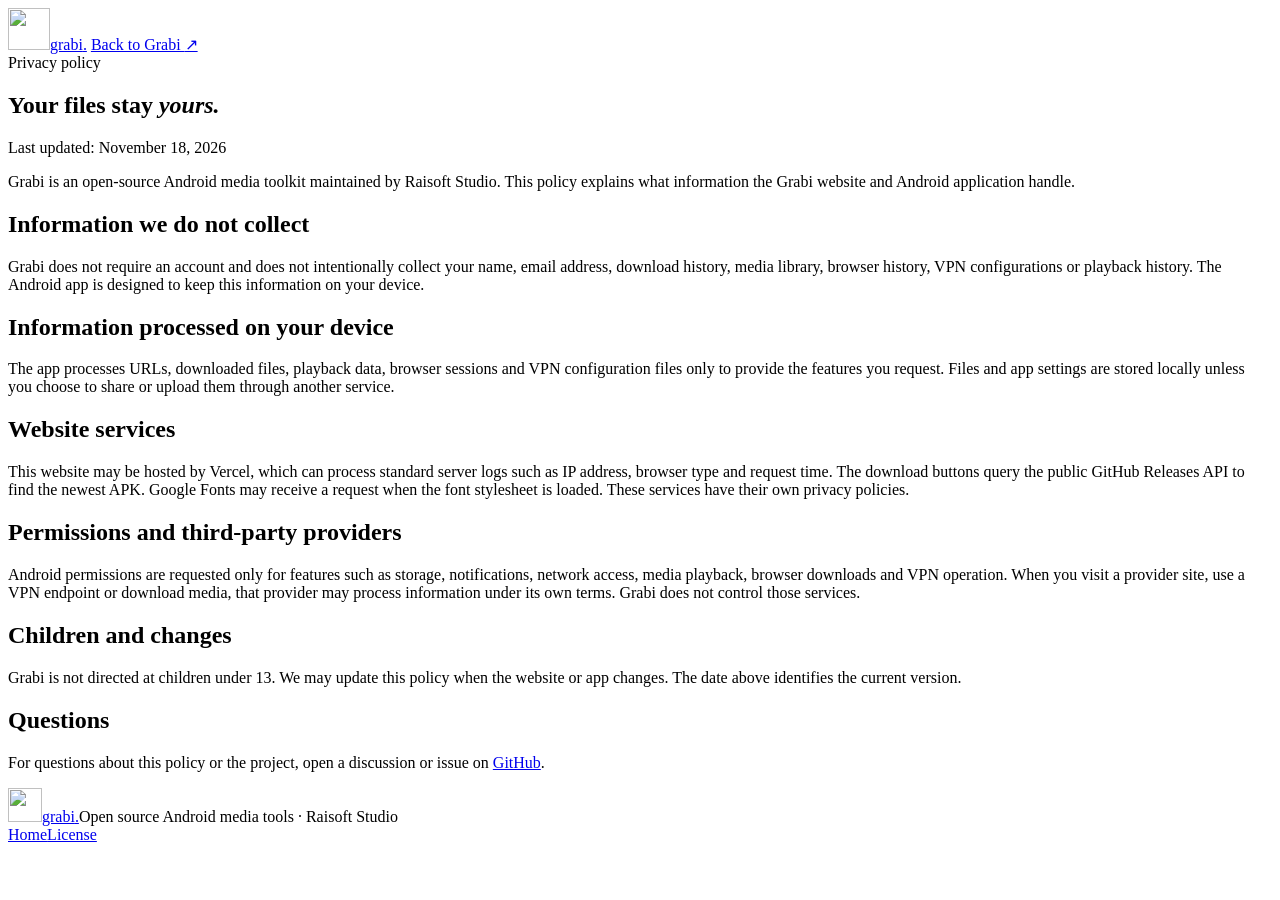
==== website/privacy.html @ 9a3f7523 "website: replace showcase with privacy section Co-authored-by: Copilot <223556219+Copilot@users.nore" ====
<!doctype html>
<html lang="en">
  <head>
    <meta charset="utf-8">
    <meta name="viewport" content="width=device-width, initial-scale=1">
    <meta name="theme-color" content="#f5f0e8">
    <meta name="description" content="Grabi privacy policy: how the website and Android app handle information.">
    <title>Privacy policy · Grabi</title>
    <link rel="icon" href="/assets/grabi_logo.png">
    <link rel="stylesheet" href="/styles.css">
  </head>
  <body class="privacy-page">
    <div class="grain" aria-hidden="true"></div>
    <header class="nav shell">
      <a class="brand" href="/" aria-label="Grabi home"><img src="/assets/grabi_logo.png" alt="" width="42" height="42"><span>grabi<span class="dot">.</span></span></a>
      <a class="button button-small button-quiet" href="/">Back to Grabi <span>↗</span></a>
    </header>
    <main class="shell">
      <article class="privacy-copy">
        <div class="eyebrow">Privacy policy</div>
        <h1>Your files stay <em>yours.</em></h1>
        <p class="privacy-meta">Last updated: November 18, 2026</p>
        <p>Grabi is an open-source Android media toolkit maintained by Raisoft Studio. This policy explains what information the Grabi website and Android application handle.</p>

        <h2>Information we do not collect</h2>
        <p>Grabi does not require an account and does not intentionally collect your name, email address, download history, media library, browser history, VPN configurations or playback history. The Android app is designed to keep this information on your device.</p>

        <h2>Information processed on your device</h2>
        <p>The app processes URLs, downloaded files, playback data, browser sessions and VPN configuration files only to provide the features you request. Files and app settings are stored locally unless you choose to share or upload them through another service.</p>

        <h2>Website services</h2>
        <p>This website may be hosted by Vercel, which can process standard server logs such as IP address, browser type and request time. The download buttons query the public GitHub Releases API to find the newest APK. Google Fonts may receive a request when the font stylesheet is loaded. These services have their own privacy policies.</p>

        <h2>Permissions and third-party providers</h2>
        <p>Android permissions are requested only for features such as storage, notifications, network access, media playback, browser downloads and VPN operation. When you visit a provider site, use a VPN endpoint or download media, that provider may process information under its own terms. Grabi does not control those services.</p>

        <h2>Children and changes</h2>
        <p>Grabi is not directed at children under 13. We may update this policy when the website or app changes. The date above identifies the current version.</p>

        <h2>Questions</h2>
        <p>For questions about this policy or the project, open a discussion or issue on <a href="https://github.com/raicore-official/grabi" target="_blank" rel="noreferrer">GitHub</a>.</p>
      </article>
    </main>
    <footer class="footer shell"><a class="brand" href="/"><img src="/assets/grabi_logo.png" alt="" width="34" height="34"><span>grabi<span class="dot">.</span></span></a><span>Open source Android media tools · Raisoft Studio</span><div><a href="/">Home</a><a href="https://github.com/raicore-official/grabi/blob/main/LICENSE">License</a></div></footer>
  </body>
</html>
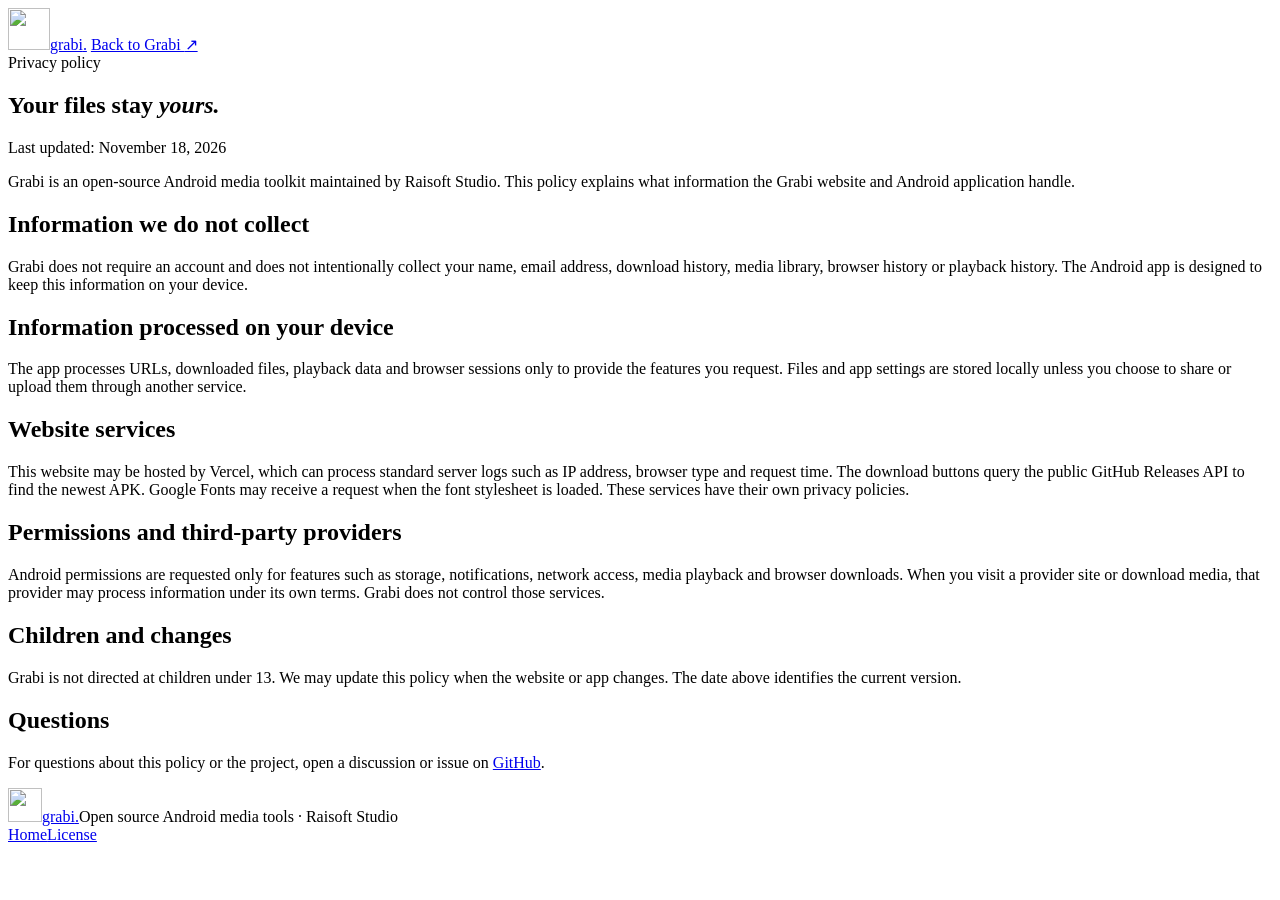
==== commit 9150fbae: "fix: player video surface and insets; remove VPN and AutoBot - Player: inflate PlayerView with surfa" ====
--- a/website/privacy.html
+++ b/website/privacy.html
@@ -23,16 +23,16 @@
         <p>Grabi is an open-source Android media toolkit maintained by Raisoft Studio. This policy explains what information the Grabi website and Android application handle.</p>
 
         <h2>Information we do not collect</h2>
-        <p>Grabi does not require an account and does not intentionally collect your name, email address, download history, media library, browser history, VPN configurations or playback history. The Android app is designed to keep this information on your device.</p>
+        <p>Grabi does not require an account and does not intentionally collect your name, email address, download history, media library, browser history or playback history. The Android app is designed to keep this information on your device.</p>
 
         <h2>Information processed on your device</h2>
-        <p>The app processes URLs, downloaded files, playback data, browser sessions and VPN configuration files only to provide the features you request. Files and app settings are stored locally unless you choose to share or upload them through another service.</p>
+        <p>The app processes URLs, downloaded files, playback data and browser sessions only to provide the features you request. Files and app settings are stored locally unless you choose to share or upload them through another service.</p>
 
         <h2>Website services</h2>
         <p>This website may be hosted by Vercel, which can process standard server logs such as IP address, browser type and request time. The download buttons query the public GitHub Releases API to find the newest APK. Google Fonts may receive a request when the font stylesheet is loaded. These services have their own privacy policies.</p>
 
         <h2>Permissions and third-party providers</h2>
-        <p>Android permissions are requested only for features such as storage, notifications, network access, media playback, browser downloads and VPN operation. When you visit a provider site, use a VPN endpoint or download media, that provider may process information under its own terms. Grabi does not control those services.</p>
+        <p>Android permissions are requested only for features such as storage, notifications, network access, media playback and browser downloads. When you visit a provider site or download media, that provider may process information under its own terms. Grabi does not control those services.</p>
 
         <h2>Children and changes</h2>
         <p>Grabi is not directed at children under 13. We may update this policy when the website or app changes. The date above identifies the current version.</p>
